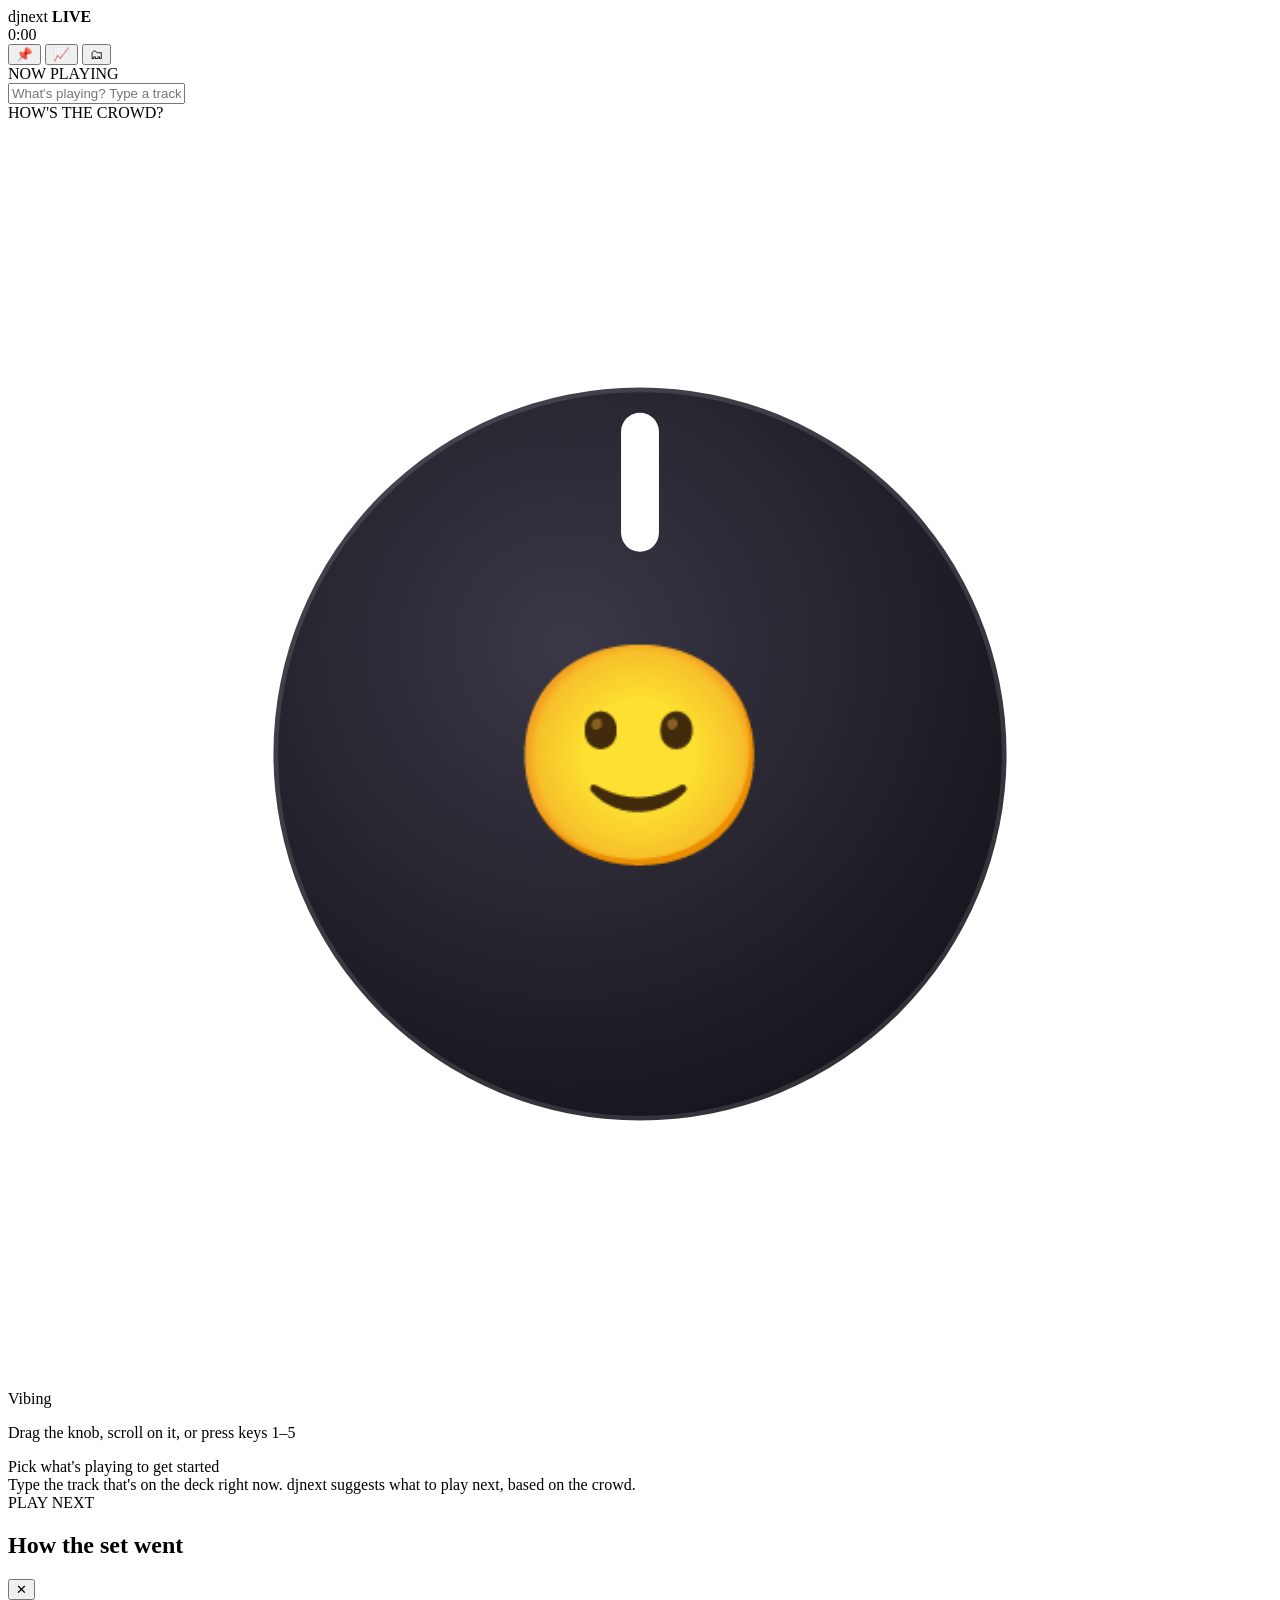
==== src/djnext/web/static/live.html @ 659a93fa "Mac app, Live mode with crowd knob that learns from your sets, new look" ====
<!DOCTYPE html>
<html lang="en">
<head>
  <meta charset="utf-8">
  <meta name="viewport" content="width=device-width, initial-scale=1">
  <title>djnext Live</title>
  <link rel="icon" href="data:image/svg+xml,<svg xmlns='http://www.w3.org/2000/svg' viewBox='0 0 100 100'><text y='.9em' font-size='90'>🎚️</text></svg>">
  <link rel="stylesheet" href="/static/app.css">
  <link rel="stylesheet" href="/static/live.css">
</head>
<body class="live">
  <header class="lv-top">
    <div class="lv-brand"><span class="rec" id="rec"></span>djnext <b>LIVE</b></div>
    <span id="clock" class="lv-clock" title="Time since your set started">0:00</span>
    <div class="lv-actions">
      <button id="pin" class="icon hidden" title="Keep this window on top of rekordbox">📌</button>
      <button id="open-review" class="icon" title="How's the set going?">📈</button>
      <button id="open-main" class="icon" title="Open the set builder">🗂</button>
    </div>
  </header>

  <main class="lv-main">
    <!-- now playing -->
    <section class="np card" id="np">
      <div class="np-label">NOW PLAYING</div>
      <div id="np-track" class="np-track hidden">
        <div class="np-title" id="np-title"></div>
        <div class="np-artist" id="np-artist"></div>
        <div class="np-meta" id="np-meta"></div>
      </div>
      <div class="search">
        <input id="q" placeholder="What's playing? Type a track or artist" autocomplete="off" spellcheck="false">
        <div id="hits" class="hits hidden"></div>
      </div>
    </section>

    <!-- crowd knob -->
    <section class="crowd card">
      <div class="np-label">HOW'S THE CROWD?</div>
      <div class="knob-wrap">
        <svg id="knob" class="knob" viewBox="0 0 200 200" tabindex="0" role="slider" aria-label="Crowd" aria-valuemin="1" aria-valuemax="5">
          <defs>
            <linearGradient id="arcg" x1="0" y1="1" x2="1" y2="1">
              <stop offset="0" stop-color="#5b6cff"/><stop offset=".35" stop-color="#3ee0a0"/>
              <stop offset=".65" stop-color="#ffc857"/><stop offset="1" stop-color="#ff3d5a"/>
            </linearGradient>
            <radialGradient id="capg" cx=".4" cy=".35" r=".7"><stop offset="0" stop-color="#3a3846"/><stop offset="1" stop-color="#16151d"/></radialGradient>
          </defs>
          <path class="arc-bg" d=""/>
          <path class="arc-on" d=""/>
          <g id="ticks"></g>
          <circle cx="100" cy="100" r="58" fill="url(#capg)" stroke="rgba(255,255,255,.12)" stroke-width="1.5"/>
          <g id="pointer"><rect x="97" y="46" width="6" height="22" rx="3" fill="#fff"/></g>
          <text id="knob-emoji" x="100" y="112" text-anchor="middle" font-size="34">🙂</text>
        </svg>
        <div class="crowd-name" id="crowd-name">Vibing</div>
      </div>
      <div class="crowd-steps" id="crowd-steps"></div>
      <p class="tiny muted center">Drag the knob, scroll on it, or press keys 1–5</p>
    </section>

    <!-- what the room needs -->
    <section class="need card" id="need">
      <div class="need-head" id="need-head">Pick what's playing to get started</div>
      <div class="need-tip muted" id="need-tip">Type the track that's on the deck right now. djnext suggests what to play next, based on the crowd.</div>
    </section>

    <!-- picks -->
    <section>
      <div class="np-label spaced">PLAY NEXT</div>
      <div id="picks" class="picks"></div>
    </section>
  </main>

  <!-- review -->
  <div id="review" class="overlay hidden">
    <div class="rv">
      <div class="rv-head"><h2>How the set went</h2><button class="icon" id="rv-close">✕</button></div>
      <div id="rv-body"></div>
      <div class="rv-actions">
        <select id="rv-sessions"></select>
        <button id="end-set" class="primary">End set & start fresh</button>
      </div>
    </div>
  </div>

  <div id="toasts" class="toasts"></div>
  <script src="/static/live.js"></script>
</body>
</html>
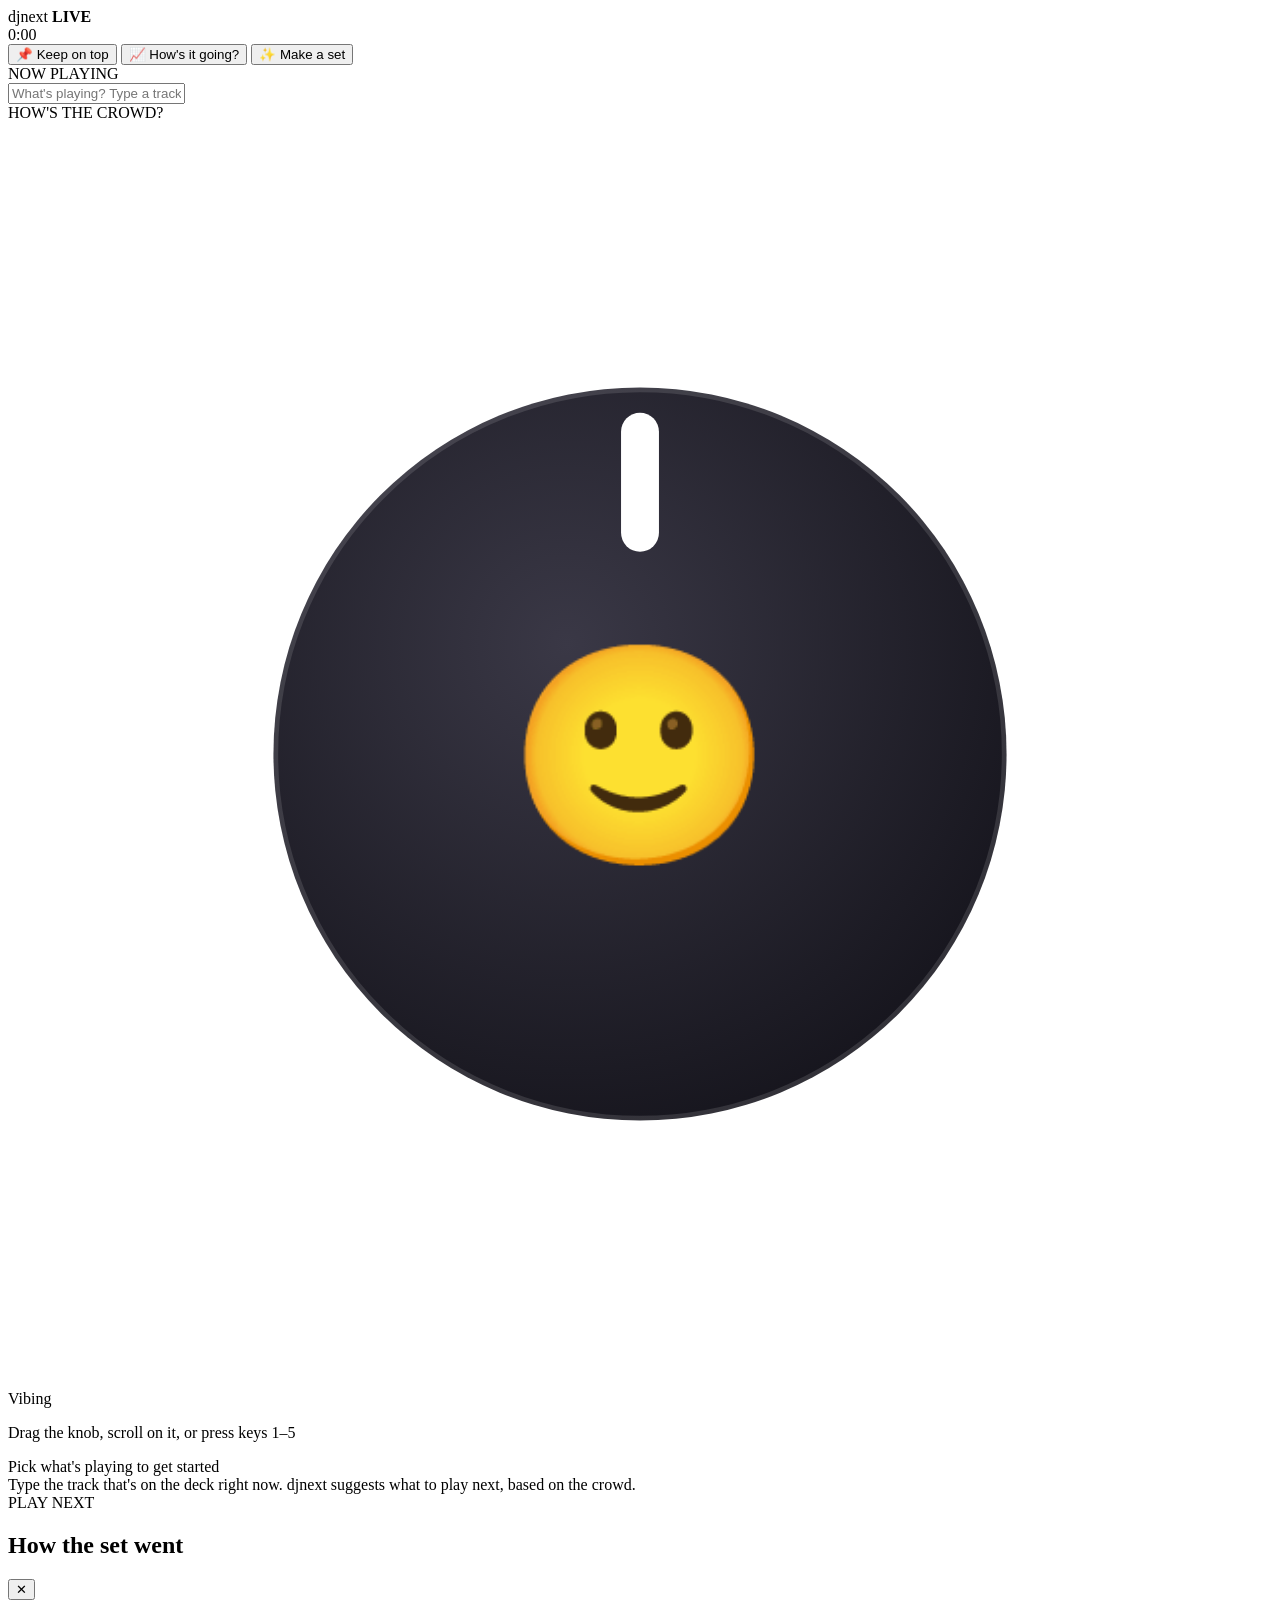
==== commit d57ef490: "0.2.2: one window that switches between Live and the set builder, labelled buttons" ====
--- a/src/djnext/web/static/live.html
+++ b/src/djnext/web/static/live.html
@@ -12,12 +12,12 @@
   <header class="lv-top">
     <div class="lv-brand"><span class="rec" id="rec"></span>djnext <b>LIVE</b></div>
     <span id="clock" class="lv-clock" title="Time since your set started">0:00</span>
-    <div class="lv-actions">
-      <button id="pin" class="icon hidden" title="Keep this window on top of rekordbox">📌</button>
-      <button id="open-review" class="icon" title="How's the set going?">📈</button>
-      <button id="open-main" class="icon" title="Open the set builder">🗂</button>
-    </div>
   </header>
+  <div class="lv-tools">
+    <button id="pin" class="tool hidden" title="Keep this window in front of rekordbox">📌 <span>Keep on top</span></button>
+    <button id="open-review" class="tool" title="See how the crowd reacted so far">📈 <span>How's it going?</span></button>
+    <button id="open-main" class="tool" title="Plan a whole set before you play">✨ <span>Make a set</span></button>
+  </div>
 
   <main class="lv-main">
     <!-- now playing -->
